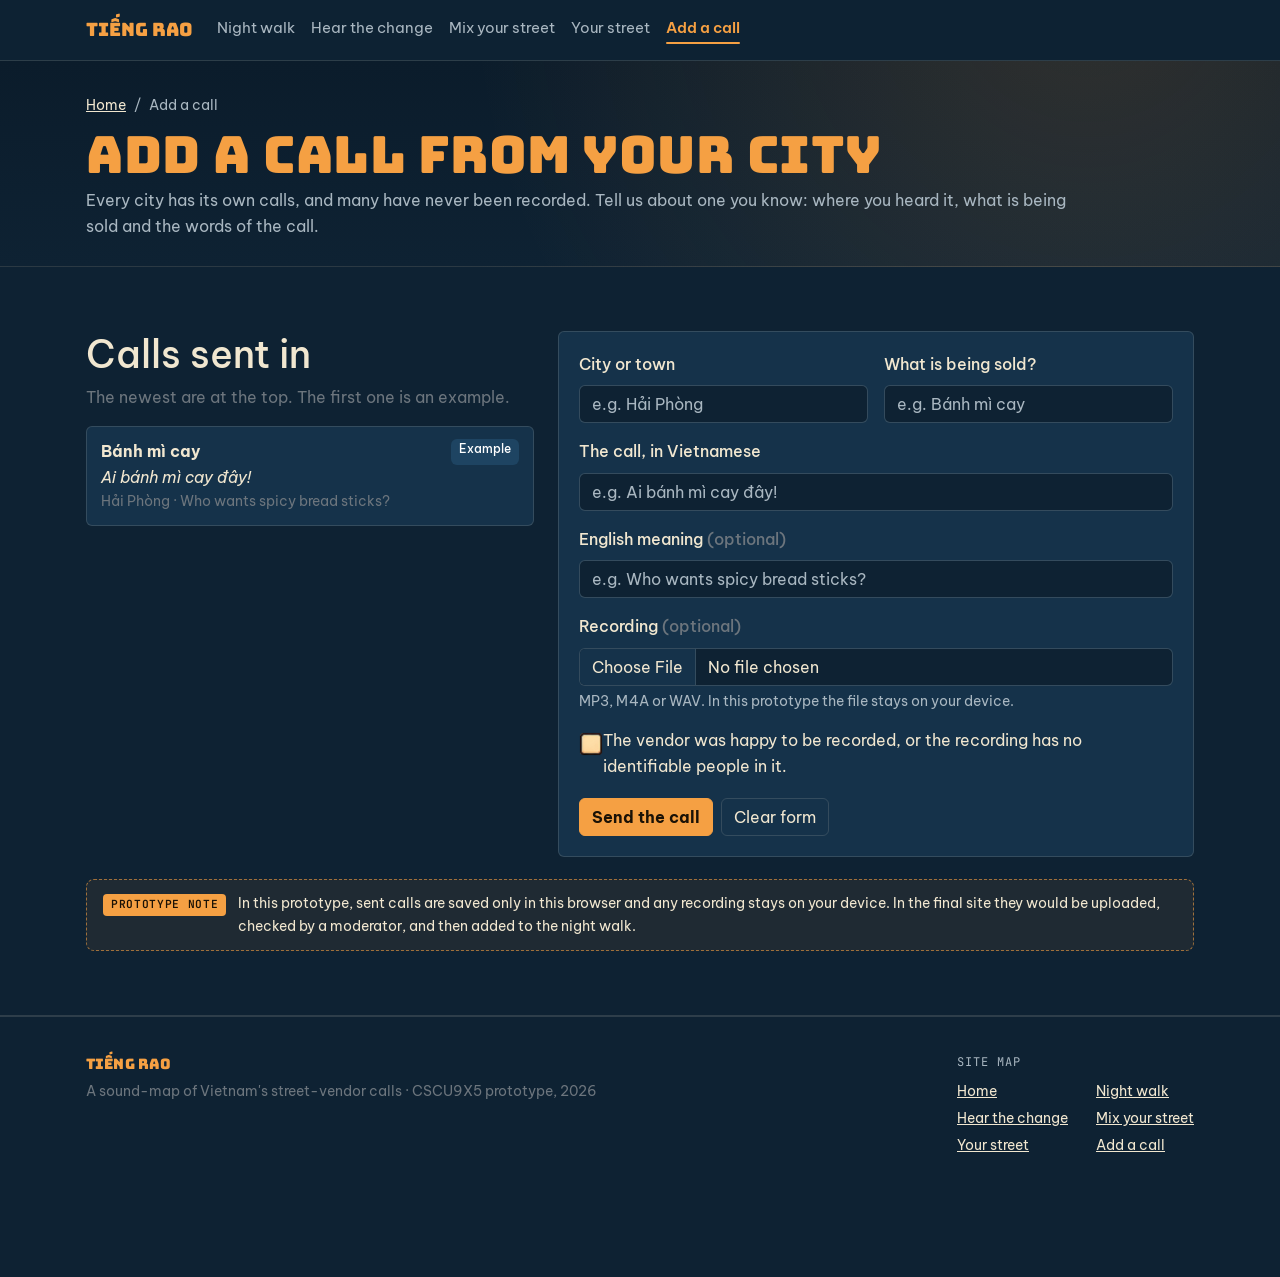
==== AddACall.html @ f96dddaf "modify pages" ====
<!DOCTYPE html>
<html lang="en">
<head>
<meta charset="utf-8">
<meta name="viewport" content="width=device-width, initial-scale=1, viewport-fit=cover">
<title>Add a Call · Tiếng Rao</title>
<meta name="description" content="Send in a street-vendor call from your own city.">
<link rel="icon" type="image/png" sizes="32x32" href="images/brand/favicon-32.png">
<link rel="apple-touch-icon" href="images/brand/favicon-180.png">
<meta property="og:image" content="images/home/og-image.png">
<link rel="preconnect" href="https://fonts.googleapis.com">
<link rel="preconnect" href="https://fonts.gstatic.com" crossorigin>
<link rel="stylesheet" href="https://fonts.googleapis.com/css2?family=Bungee&family=Be+Vietnam+Pro:ital,wght@0,400;0,500;0,700;1,400&family=JetBrains+Mono:wght@400;600&display=swap">
<link rel="stylesheet" href="lib/bootstrap/bootstrap.min.css">
<link rel="stylesheet" href="css/style.css?v=31">
</head>
<body>
<a class="skip-link" href="#content">Skip to the content</a>

<div class="tr-app" data-bs-theme="dark">

<nav class="navbar navbar-expand-lg tr-nav" aria-label="Main">
  <div class="container">
    <a class="navbar-brand" href="HomePage.html">Tiếng Rao</a>
    <button class="navbar-toggler" type="button" data-bs-toggle="collapse" data-bs-target="#navLinks" aria-controls="navLinks" aria-expanded="false" aria-label="Toggle navigation">
      <span class="navbar-toggler-icon"></span>
    </button>
    <div class="collapse navbar-collapse" id="navLinks">
      <ul class="navbar-nav me-auto">
        <li class="nav-item"><a class="nav-link" href="NightWalk.html">Night walk</a></li>
        <li class="nav-item"><a class="nav-link" href="HearTheChange.html">Hear the change</a></li>
        <li class="nav-item"><a class="nav-link" href="MixYourStreet.html">Mix your street</a></li>
        <li class="nav-item"><a class="nav-link" href="YourStreet.html">Your street</a></li>
        <li class="nav-item"><a class="nav-link active" href="AddACall.html" aria-current="page">Add a call</a></li>
      </ul>
    </div>
  </div>
</nav>

<header class="page-head">
  <div class="container">
    <nav aria-label="Breadcrumb">
      <ol class="breadcrumb">
        <li class="breadcrumb-item"><a href="HomePage.html">Home</a></li>
        <li class="breadcrumb-item active" aria-current="page">Add a call</li>
      </ol>
    </nav>
    <div class="section-head mb-0">
      <div>
        <h1 class="display">Add a call from your city</h1>
        <p class="lede mb-0">Every city has its own calls, and many have never been recorded. Tell us about one you know: where you heard it, what is being sold and the words of the call.</p>
      </div>
    </div>
  </div>
</header>

<main id="content">
<section class="band" aria-label="Send a call">
  <div class="container">
    <div class="row g-4">
      <div class="col-lg-7 order-lg-2">
        <form class="panel needs-validation" id="contribForm" novalidate>
          <div class="row g-3">
            <div class="col-sm-6">
              <label class="form-label" for="cityInput">City or town</label>
              <input class="form-control" id="cityInput" type="text" required placeholder="e.g. Hải Phòng">
              <div class="invalid-feedback">Tell us where you heard it.</div>
            </div>
            <div class="col-sm-6">
              <label class="form-label" for="dishInput">What is being sold?</label>
              <input class="form-control" id="dishInput" type="text" required placeholder="e.g. Bánh mì cay">
              <div class="invalid-feedback">Name the food or service.</div>
            </div>
            <div class="col-12">
              <label class="form-label" for="callInput">The call, in Vietnamese</label>
              <input class="form-control" id="callInput" type="text" required placeholder="e.g. Ai bánh mì cay đây!">
              <div class="invalid-feedback">Write the words of the call.</div>
            </div>
            <div class="col-12">
              <label class="form-label" for="translationInput">English meaning <span class="text-secondary">(optional)</span></label>
              <input class="form-control" id="translationInput" type="text" placeholder="e.g. Who wants spicy bread sticks?">
            </div>
            <div class="col-12">
              <label class="form-label" for="audioInput">Recording <span class="text-secondary">(optional)</span></label>
              <input class="form-control" id="audioInput" type="file" accept="audio/*">
              <div class="form-text">MP3, M4A or WAV. In this prototype the file stays on your device.</div>
            </div>
            <div class="col-12">
              <div class="form-check">
                <input class="form-check-input" id="consentCheck" type="checkbox" required>
                <label class="form-check-label" for="consentCheck">The vendor was happy to be recorded, or the recording has no identifiable people in it.</label>
                <div class="invalid-feedback">Please confirm before sending.</div>
              </div>
            </div>
            <div class="col-12 d-flex gap-2">
              <button class="btn btn-lamp" type="submit">Send the call</button>
              <button class="btn btn-ghost" type="reset">Clear form</button>
            </div>
          </div>
        </form>
      </div>
      <div class="col-lg-5 order-lg-1">
        <h2 class="h4">Calls sent in</h2>
        <p class="text-secondary">The newest are at the top. The first one is an example.</p>
        <ul class="sub-list mt-3" id="subList" aria-live="polite"></ul>
      </div>
    </div>
    <aside class="proto-note" role="note"><span class="proto-tag">Prototype note</span><p class="mb-0">In this prototype, sent calls are saved only in this browser and any recording stays on your device. In the final site they would be uploaded, checked by a moderator, and then added to the night walk.</p></aside>
  </div>
</section>
</main>

<footer>
  <div class="container">
    <div class="footer-grid">
      <div>
        <p class="mb-1"><span class="display" style="color:var(--sodium)">Tiếng Rao</span></p>
        <p class="mb-0 text-secondary">A sound-map of Vietnam's street-vendor calls · CSCU9X5 prototype, 2026</p>
      </div>
      <nav aria-label="Site map">
        <p class="label mb-2">Site map</p>
        <ul class="sitemap">
          <li><a href="HomePage.html">Home</a></li>
          <li><a href="NightWalk.html">Night walk</a></li>
          <li><a href="HearTheChange.html">Hear the change</a></li>
          <li><a href="MixYourStreet.html">Mix your street</a></li>
          <li><a href="YourStreet.html">Your street</a></li>
          <li><a href="AddACall.html">Add a call</a></li>
        </ul>
      </nav>
    </div>
  </div>
</footer>

<div class="toast-container position-fixed top-0 end-0 p-3" style="margin-top:calc(64px + env(safe-area-inset-top,0px));margin-right:env(safe-area-inset-right,0px)">
  <div class="toast" id="toast" role="status" aria-live="polite" aria-atomic="true">
    <div class="toast-body" id="toastBody"></div>
  </div>
</div>

</div>

<script src="lib/bootstrap/bootstrap.bundle.min.js"></script>
<script src="js/core.js?v=31"></script>
<script src="js/contribute.js?v=31"></script>

</body>
</html>
---- css/style.css ----
/* Layout: one long night street. Skyline hero, a sideways walk past the stalls, then the tools stacked down the pavement. */
:root{
  --night:#0e2233;
  --night-2:#15324a;
  --night-3:#1e4462;
  --paper:#f1e7d0;
  --muted:#a9b7c1;
  --sodium:#f5a043;
  --tile:#55b3a3;
  --stool:#e2553f;
  --line:rgba(241,231,208,.14);
  --f-display:"Bungee","Arial Black",Impact,sans-serif;
  --f-body:"Be Vietnam Pro","Segoe UI",Roboto,Helvetica,Arial,sans-serif;
  --f-mono:"JetBrains Mono",ui-monospace,Menlo,Consolas,monospace;
  color-scheme:dark;
}
body{background:var(--night);color:var(--paper);font-family:var(--f-body);font-size:16px;line-height:1.6}
body::before{content:"";position:fixed;inset:0 0 auto;height:env(safe-area-inset-top,0px);z-index:1031;background:var(--night)}
.tr-app[data-bs-theme=dark]{
  --bs-body-bg:var(--night);--bs-body-color:var(--paper);--bs-emphasis-color:var(--paper);
  --bs-secondary-color:var(--muted);--bs-border-color:var(--line);--bs-tertiary-bg:var(--night-2);
  --bs-body-font-family:var(--f-body);--bs-link-color:var(--sodium);--bs-link-hover-color:#ffc27e;
  --bs-link-color-rgb:245,160,67;--bs-link-hover-color-rgb:255,194,126;
  --bs-focus-ring-color:rgba(245,160,67,.45);
}
.tr-app .container{padding-left:max(16px,env(safe-area-inset-left,0px));padding-right:max(16px,env(safe-area-inset-right,0px))}
h1,h2,h3{text-wrap:balance}
.display{font-family:var(--f-display);font-weight:400;letter-spacing:.01em;line-height:1.05}
.label{font-family:var(--f-mono);font-size:.75rem;letter-spacing:.08em;text-transform:uppercase;color:var(--muted)}
.lede{max-width:none;color:var(--muted);font-size:1rem}   /* one size for every section and page introduction */
.page-head .lede{max-width:90ch}
:focus-visible{outline:2px solid var(--sodium)!important;outline-offset:2px}

/* buttons */
.btn-lamp{--bs-btn-bg:var(--sodium);--bs-btn-color:#1b1206;--bs-btn-border-color:var(--sodium);
  --bs-btn-hover-bg:#ffb562;--bs-btn-hover-border-color:#ffb562;--bs-btn-hover-color:#1b1206;
  --bs-btn-active-bg:#e48c2c;--bs-btn-active-border-color:#e48c2c;--bs-btn-active-color:#1b1206;font-weight:700}
.btn-ghost{--bs-btn-color:var(--paper);--bs-btn-border-color:var(--line);--bs-btn-hover-bg:var(--night-3);
  --bs-btn-hover-color:var(--paper);--bs-btn-hover-border-color:var(--muted);--bs-btn-active-bg:var(--night-3);
  --bs-btn-active-color:var(--paper);--bs-btn-active-border-color:var(--sodium)}
.btn-ghost[aria-pressed=true]{border-color:var(--sodium);color:var(--sodium)}

/* nav */
.tr-nav{position:sticky;top:env(safe-area-inset-top,0px);z-index:1030;background:rgba(14,34,51,.94);backdrop-filter:blur(8px);border-bottom:1px solid var(--line)}
.tr-nav .navbar-brand{font-family:var(--f-display);color:var(--sodium);font-size:1.15rem}
.tr-nav .nav-link{color:var(--muted);font-size:.92rem}
.tr-nav .nav-link:hover,.tr-nav .nav-link:focus{color:var(--paper)}
.tr-nav .navbar-toggler{border-color:var(--line)}
.tr-nav .navbar-toggler-icon{filter:invert(1)}

/* hero */
.hero{position:relative;overflow:hidden;border-bottom:1px solid var(--line)}
.hero canvas{position:absolute;inset:0;width:100%;height:100%;display:block}
.hero .container{position:relative;padding-block:88px 40px}
.hero h1{font-size:clamp(3rem,9vw,6.5rem);color:var(--sodium);margin:0;text-shadow:0 0 28px rgba(245,160,67,.35)}
.hero .sub{font-size:clamp(1rem,1.6vw,1.2rem);max-width:50ch;margin:.5rem 0 1.25rem}   /* two lines on desktop */
.hero .meta{display:flex;flex-wrap:wrap;gap:8px 20px}

/* sections */
section.band{padding-block:64px;border-bottom:1px solid var(--line)}
section.band h2{font-size:clamp(1.6rem,3.6vw,2.4rem);margin-bottom:.5rem}
.section-head{display:flex;flex-wrap:wrap;align-items:end;justify-content:space-between;gap:16px;margin-bottom:24px}
.section-head>div{min-width:0}

/* walk */
.walk-controls{display:flex;flex-wrap:wrap;gap:8px;align-items:center}
.region-pills .nav-link{color:var(--muted);border:1px solid var(--line);border-radius:999px;padding:.25rem .8rem;font-size:.85rem}
.region-pills .nav-link.active{background:var(--paper);color:var(--night);border-color:var(--paper)}
.street-wrap{position:relative;border-radius:6px;background:
  linear-gradient(to bottom,transparent 0 94%,#0a1926 94% 100%),
  repeating-linear-gradient(90deg,rgba(241,231,208,.035) 0 2px,transparent 2px 90px),
  var(--night-2);border:1px solid var(--line)}
.street{display:flex;gap:18px;overflow-x:auto;padding:28px 20px 22px;scroll-behavior:smooth;scrollbar-color:var(--night-3) transparent}
.stall{flex:0 0 250px;display:flex;flex-direction:column;gap:10px;padding:14px;border-radius:6px;background:rgba(14,34,51,.55);border:1px solid transparent;transition:border-color .3s,box-shadow .3s,transform .3s}
.stall.is-near{border-color:rgba(245,160,67,.65);box-shadow:0 0 36px rgba(245,160,67,.18);transform:translateY(-4px)}
.stall svg{width:100%;height:auto;display:block}
.vendor-img{display:block;width:100%;aspect-ratio:4/3;object-fit:contain}
#storyArt .vendor-img{aspect-ratio:auto;max-height:260px}
.stall .dish{font-weight:700;font-size:1.1rem;margin:0}
.stall .call{font-style:italic;color:var(--paper);margin:0;min-height:3.2em}
.stall .en{color:var(--muted);font-size:.88rem;margin:0}
.stall .row-btns{display:flex;gap:8px;margin-top:auto}
.stall .row-btns .btn{flex:1}
.walk-status{font-family:var(--f-mono);font-size:.8rem;color:var(--muted);min-height:1.4em}
.walk-status b{color:var(--sodium);font-weight:600}
.ink{stroke:var(--paper);fill:none;stroke-width:3;stroke-linecap:round;stroke-linejoin:round}
.ink-thin{stroke:var(--paper);fill:none;stroke-width:1.6;stroke-linecap:round;opacity:.7}

/* change */
.panel{background:var(--night-2);border:1px solid var(--line);border-radius:6px;padding:20px}
.compare{display:grid;grid-template-columns:1fr 1fr;gap:12px}
.compare .btn{display:flex;flex-direction:column;align-items:flex-start;text-align:left;gap:2px;padding:14px}
.compare .btn small{color:var(--muted);font-weight:400}
.compare .btn.btn-lamp small{color:#3a2508}
#scope{width:100%;height:110px;display:block;background:#0a1926;border-radius:4px}
.tr-app .form-select,.tr-app .form-control{background-color:var(--night);border-color:var(--line);color:var(--paper)}
.tr-app .form-select:focus,.tr-app .form-control:focus{border-color:var(--sodium);box-shadow:0 0 0 .2rem rgba(245,160,67,.25)}
.tr-app .form-label{font-weight:500}
.tr-app .form-text{color:var(--muted)}
.tr-app .form-check-input:checked{background-color:var(--sodium);border-color:var(--sodium)}

/* mix */
.mix-grid{display:grid;grid-template-columns:minmax(0,1fr) 300px;gap:20px}
.board{position:relative;aspect-ratio:16/10;max-width:100%;border-radius:6px;overflow:hidden;border:1px solid var(--line);touch-action:none;
  background:
   radial-gradient(circle at 50% 90%,rgba(245,160,67,.10) 0 12%,transparent 12.3% 26%,rgba(245,160,67,.06) 26.3% 26.6%,transparent 26.9% 44%,rgba(245,160,67,.05) 44.3% 44.6%,transparent 44.9%),
   linear-gradient(to bottom,#0b1b29 0 22%,#16384f 22% 24%,#22272b 24% 66%,#16384f 66% 68%,#11283a 68% 100%)}
.board::after{content:"";position:absolute;left:0;right:0;top:45%;height:2px;background:repeating-linear-gradient(90deg,rgba(241,231,208,.45) 0 26px,transparent 26px 52px)}
.board .zone{position:absolute;font-family:var(--f-mono);font-size:.68rem;letter-spacing:.08em;text-transform:uppercase;color:rgba(241,231,208,.4);left:12px}
.listener{position:absolute;left:50%;top:90%;transform:translate(-50%,-50%);display:flex;flex-direction:column;align-items:center;gap:2px;pointer-events:none;z-index:1}
.listener i{width:18px;height:18px;border-radius:50%;background:var(--paper);box-shadow:0 0 0 6px rgba(241,231,208,.15)}
.listener span{font-family:var(--f-mono);font-size:.68rem;color:var(--paper)}
.token{position:absolute;transform:translate(-50%,-50%);display:flex;align-items:center;gap:6px;padding:3px 6px 3px 6px;border-radius:999px;
  background:var(--night);border:1.5px solid var(--tc,var(--sodium));color:var(--paper);font-size:.82rem;font-weight:500;white-space:nowrap;cursor:grab;user-select:none;z-index:2}
.token:active{cursor:grabbing}
.token .dot{width:30px;height:30px;object-fit:contain;-webkit-user-drag:none;pointer-events:none}
.token.playing .dot{animation:glow 1.2s ease-in-out infinite alternate}
.token .x{border:0;background:transparent;color:var(--muted);width:22px;height:22px;line-height:1;border-radius:50%;padding:0;font-size:1rem}
.token .x:hover{color:var(--paper);background:var(--night-3)}
@keyframes glow{0%{filter:drop-shadow(0 0 0 rgba(245,160,67,0))}100%{filter:drop-shadow(0 0 6px rgba(245,160,67,.8))}}
.palette{display:flex;flex-wrap:wrap;gap:6px}
.palette .btn{font-size:.82rem;padding:.25rem .6rem}
.palette .sw{display:inline-block;width:24px;height:24px;object-fit:contain;margin-right:6px;vertical-align:middle}
.share-code{font-family:var(--f-mono);font-size:.75rem}

/* contribute */
.sub-list{display:grid;gap:10px;margin:0;padding:0;list-style:none}
.sub-list li{border:1px solid var(--line);border-radius:6px;padding:12px 14px;background:var(--night-2)}
.sub-list .badge{background:var(--night-3);font-weight:500}

/* captions */
.caption-bar{position:fixed;left:0;right:0;bottom:0;z-index:1040;padding:12px max(16px,env(safe-area-inset-right,0px)) calc(12px + env(safe-area-inset-bottom,0px)) max(16px,env(safe-area-inset-left,0px));
  background:rgba(8,20,30,.94);border-top:1px solid var(--line);display:flex;justify-content:center;transform:translateY(110%);transition:transform .3s}
.caption-bar.show{transform:none}
.caption-bar .inner{max-width:760px;width:100%;display:flex;gap:14px;align-items:baseline;flex-wrap:wrap}
.caption-bar .vi{font-size:1.15rem;font-weight:700;color:var(--sodium)}
.caption-bar .en{color:var(--muted)}

/* offcanvas */
.tr-app .offcanvas{--bs-offcanvas-bg:var(--night-2);--bs-offcanvas-color:var(--paper);--bs-offcanvas-width:420px;border-left:1px solid var(--line)}
.story-fact{display:grid;grid-template-columns:auto 1fr;gap:4px 16px;margin:0}
.story-fact dt{font-family:var(--f-mono);font-size:.75rem;letter-spacing:.06em;text-transform:uppercase;color:var(--muted);padding-top:3px}
.story-fact dd{margin:0}

.toast{--bs-toast-bg:var(--night-3);--bs-toast-color:var(--paper);--bs-toast-border-color:var(--line)}
.tr-app .accordion{--bs-accordion-bg:var(--night-2);--bs-accordion-color:var(--paper);--bs-accordion-btn-color:var(--paper);--bs-accordion-active-bg:var(--night-3);--bs-accordion-active-color:var(--paper);--bs-accordion-border-color:var(--line)}
footer{padding-block:40px 120px;color:var(--muted);font-size:.9rem}

@media (max-width:991.98px){.mix-grid{grid-template-columns:minmax(0,1fr)}}
@media (max-width:575.98px){
  .board{aspect-ratio:4/5}
  .compare{grid-template-columns:1fr}
  .stall{flex-basis:220px}
  section.band{padding-block:48px}
}
@media (prefers-reduced-motion:reduce){
  *{transition:none!important;animation:none!important;scroll-behavior:auto!important}
}

/* preview tag on the home page mix */
.preview-tag{display:inline-block;border:1px solid var(--sodium);color:var(--sodium);border-radius:999px;padding:1px 10px}

/* ---------------- Your street (YourStreet.html) ---------------- */
.street-page{overflow:hidden;height:100dvh}
.street-page .tr-app{height:100dvh;display:flex;flex-direction:column}
.street-bar{gap:12px;flex-wrap:nowrap;padding-left:max(16px,env(safe-area-inset-left,0px));padding-right:max(16px,env(safe-area-inset-right,0px))}
.street-title{font-weight:700;white-space:nowrap;overflow:hidden;text-overflow:ellipsis}
.viewport{position:relative;flex:1;overflow:hidden;background:#0a1926;touch-action:none;user-select:none}
.world{position:absolute;left:0;top:0;width:2400px;height:1500px;transform-origin:0 0}
.ground{position:absolute;inset:0;width:100%;height:100%;image-rendering:pixelated}

.sprite{position:absolute;transform:translate(-50%,-100%);border:0;background:none;padding:0;color:var(--paper);cursor:grab;touch-action:none;
  display:flex;flex-direction:column;align-items:center}
/* Default sprite heights; vendors and the motorbike are tuned per sprite further down */
.sprite img{display:block;height:170px;width:auto;pointer-events:none;filter:drop-shadow(0 6px 0 rgba(0,0,0,.35));transition:filter .3s}
.sprite.is-ambient img{height:113px}
.sprite.dragging{cursor:grabbing;z-index:5000!important}
.sprite.dragging img{filter:drop-shadow(0 16px 8px rgba(0,0,0,.5))}
.sprite.near img,.sprite:focus-visible img{filter:drop-shadow(0 0 10px rgba(245,160,67,.75)) drop-shadow(0 6px 0 rgba(0,0,0,.35))}
.sprite:focus-visible{outline:none!important}
.sprite .tag{margin-top:4px;font-size:.85rem;font-weight:700;background:rgba(14,34,51,.85);border:1px solid var(--line);border-radius:999px;padding:1px 10px;white-space:nowrap}
.sprite.near .tag,.sprite:focus-visible .tag,.sprite.talking .tag{border-color:var(--sodium);color:var(--sodium)}
.sprite.talking img{filter:drop-shadow(0 0 12px rgba(245,160,67,.8)) drop-shadow(0 6px 0 rgba(0,0,0,.35))}
.sprite .meet{position:absolute;top:38%;left:calc(100% + 6px);display:flex;align-items:center;gap:6px;white-space:nowrap;pointer-events:none;
  background:rgba(14,34,51,.95);border:2px solid var(--sodium);border-radius:999px;padding:6px 14px;font-weight:700;font-size:1.05rem;box-shadow:0 6px 16px rgba(0,0,0,.4);
  opacity:0;transform:translateX(-6px);transition:opacity .2s,transform .2s}
.sprite.meet-left .meet{left:auto;right:calc(100% + 6px);transform:translateX(6px)}
.sprite.near .meet{opacity:1;transform:none;animation:nudge 1s ease-in-out infinite alternate}
@keyframes nudge{to{translate:0 -4px}}
.sprite.audible img{animation:sway 1.6s ease-in-out infinite alternate}
@keyframes sway{to{transform:translateY(-3px)}}
.sprite .bubble{position:absolute;bottom:calc(100% + 6px);left:50%;transform:translate(-50%,6px);opacity:0;pointer-events:none;
  background:var(--paper);color:#1b1206;font-weight:700;font-style:italic;font-size:1rem;white-space:nowrap;border-radius:10px;padding:4px 12px;transition:opacity .25s,transform .25s}
.sprite .bubble::after{content:"";position:absolute;left:50%;top:100%;margin-left:-6px;border:6px solid transparent;border-top-color:var(--paper)}
.sprite.calling.audible .bubble{opacity:calc(.35 + var(--lv,0) * .65);transform:translate(-50%,0)}
.sprite .range{position:absolute;left:50%;bottom:22px;transform:translate(-50%,50%);border-radius:50%;pointer-events:none;
  border:2px dashed rgba(245,160,67,.35);background:radial-gradient(circle,rgba(245,160,67,.08),transparent 70%);opacity:0;transition:opacity .3s}
.building .sprite:is(.near,:hover,.dragging,:focus-visible) .range{opacity:1}

.player{position:absolute;width:84px;transform:translate(-50%,-100%);pointer-events:none}
.player svg{display:block;width:84px;height:114px;filter:drop-shadow(0 6px 0 rgba(0,0,0,.35))}
.player.left svg{transform:scaleX(-1)}
.player.walking svg{animation:step .32s steps(2) infinite}
@keyframes step{50%{translate:0 -5px}}
.player .you{position:absolute;left:50%;top:-26px;transform:translateX(-50%);font-family:var(--f-mono);font-size:.8rem;font-weight:600;color:#0e2233;background:var(--tile);border-radius:4px;padding:0 6px}

.hud{position:absolute;left:12px;top:12px;width:230px;z-index:20;background:rgba(14,34,51,.86);border:1px solid var(--line);border-radius:6px;padding:10px 12px;pointer-events:none}
.hear-list{list-style:none;margin:0;padding:0;display:grid;gap:6px}
.hear-list li{display:grid;grid-template-columns:24px 1fr;grid-template-rows:auto 4px;column-gap:8px;align-items:center;font-size:.85rem}
.hear-list li img{grid-row:span 2;width:24px;height:24px;object-fit:contain}
.hear-list li i{display:block;height:4px;border-radius:2px;background:linear-gradient(90deg,var(--sodium) var(--w),rgba(241,231,208,.12) var(--w))}
.hear-list .quiet{display:block;color:var(--muted)}
kbd{background:var(--paper);color:#1b1206;font-family:var(--f-mono);font-weight:600;border-radius:4px;padding:1px 7px;box-shadow:0 2px 0 rgba(0,0,0,.4)}

.pop{position:absolute;z-index:30;width:280px;background:var(--night-2);border:1px solid var(--sodium);border-radius:8px;padding:16px;box-shadow:0 18px 40px rgba(0,0,0,.5)}
.pop-img{display:block;height:90px;width:auto;max-width:100%;margin:0 auto 8px;object-fit:contain}
.pop-call{font-style:italic;font-size:1.05rem}
.pop-remove{display:block;margin:10px auto 0;color:var(--muted);font-size:.8rem}
.pop-remove:hover{color:var(--stool)}

.intro{position:absolute;inset:0;z-index:40;display:grid;place-items:center;padding:16px;background:rgba(10,25,38,.72);backdrop-filter:blur(3px)}
.intro[hidden]{display:none}
.intro-card{max-width:420px}
.keys{list-style:none;padding:0;margin:0 0 16px;display:grid;gap:8px;color:var(--muted)}
.keys kbd{margin-right:3px}

.build{position:fixed;right:12px;top:68px;bottom:12px;width:320px;z-index:1035;overflow:auto;background:var(--night-2);border:1px solid var(--line);border-radius:8px;padding:16px;box-shadow:0 18px 40px rgba(0,0,0,.45)}
/* conversation box: paper text panel and a wooden portrait frame */
.talk{--wood:#5b3520;--wood-2:#8a5532;--wood-3:#2f1a0e;--paper-2:#f4e4c1;--ink:#3a2313;
  position:absolute;left:50%;bottom:16px;transform:translateX(-50%);z-index:35;width:min(900px,calc(100% - 24px));
  display:grid;grid-template-columns:minmax(0,1fr) 200px;gap:10px;align-items:stretch}
.talk[hidden]{display:none}
.talk-box,.talk-side{position:relative;border:4px solid var(--wood-3);border-radius:8px;
  box-shadow:inset 0 0 0 4px var(--wood-2),inset 0 0 0 8px var(--wood),0 16px 34px rgba(0,0,0,.5)}
.talk-box{background:var(--paper-2);color:var(--ink);padding:22px 26px 62px;min-height:170px}
.talk-text{margin:0;font-size:1.2rem;line-height:1.55;font-weight:500;min-height:3.1em}
.talk-actions{position:absolute;left:18px;right:18px;bottom:14px;display:flex;justify-content:space-between;align-items:center;gap:8px}
.talk-actions button{border-radius:6px;font-weight:700;padding:5px 14px;border:2px solid var(--wood-3)}
.talk-next{background:var(--sodium);color:#1b1206;margin-left:auto;animation:nudge .8s ease-in-out infinite alternate}
.talk-next:hover{background:#ffb562}
.talk-bye{background:transparent;color:var(--wood);border-color:rgba(91,53,32,.45)!important}
.talk-bye:hover{background:rgba(91,53,32,.12)}
.talk-side{background:var(--wood);padding:14px;display:flex;flex-direction:column;align-items:center;gap:8px}
.talk-portrait{position:relative;width:100%;aspect-ratio:1;border:4px solid var(--wood-3);border-radius:4px;background:#d9c39a;overflow:hidden;
  box-shadow:inset 0 0 0 3px var(--wood-2)}
.talk-portrait img{width:100%;height:100%;object-fit:cover;image-rendering:pixelated}
.talk-portrait .ph{display:none}
.talk-portrait.missing img{display:none}
.talk-portrait.missing .ph{display:grid;place-items:center;position:absolute;inset:8px;border:2px dashed rgba(58,35,19,.5);border-radius:4px;
  padding:6px;text-align:center;font-family:var(--f-mono);font-size:.72rem;color:var(--ink);word-break:break-all}
.talk-portrait.missing[data-mood=happy]{background:#e7d38f}
.talk-portrait.missing[data-mood=sad]{background:#a9b7c1}
.talk-plate{width:100%;background:var(--paper-2);color:var(--ink);border:3px solid var(--wood-3);border-radius:4px;text-align:center;padding:4px 6px}
.talk-name{margin:0;font-family:var(--f-display);font-size:1.05rem}
.talk-role{margin:0;font-size:.75rem;color:#6b4a30}
.talk-story{background:none;border:0;color:#f4e4c1;font-size:.8rem;text-decoration:underline;padding:0}
.talk-choices{position:absolute;right:0;bottom:calc(100% + 12px);width:min(420px,100%);display:grid;gap:6px}
.talk-choices[hidden]{display:none}
.talk-choice{display:flex;align-items:center;gap:12px;width:100%;text-align:left;color:var(--paper);background:rgba(10,25,38,.9);
  border:1px solid var(--line);border-left:3px solid transparent;border-radius:6px;padding:8px 12px 8px 8px;font-weight:500;transition:background .15s,border-color .15s}
.talk-choice:hover,.talk-choice:focus-visible{background:rgba(30,68,98,.95);border-left-color:var(--sodium);outline:none!important}
.talk-choice.done{color:var(--muted)}
.talk-choice .ico{flex:none;width:34px;height:34px;border-radius:50%;background:var(--paper);display:grid;place-items:center}
.talk-choice .ico svg{width:20px;height:20px;fill:none;stroke:#1b1206;stroke-width:2;stroke-linecap:round;stroke-linejoin:round}
.talk-choice .txt{flex:1;display:flex;flex-direction:column;line-height:1.3}
.talk-choice small{color:var(--muted);font-weight:400}
.talk-choice kbd{font-size:.7rem;opacity:.7}

/* shop pop-up: item cards, then a buy panel to pick an amount */
.shop{position:absolute;inset:0;z-index:45;display:grid;place-items:center;padding:16px;background:rgba(6,16,26,.62);backdrop-filter:blur(4px)}
.shop[hidden]{display:none}
.shop-panel{position:relative;width:min(760px,100%);max-height:100%;overflow:auto;background:linear-gradient(160deg,var(--night-2),#0c1d2c 70%);
  border:1px solid var(--line);border-top:3px solid var(--vc,var(--sodium));border-radius:10px;padding:18px 22px 16px;box-shadow:0 24px 60px rgba(0,0,0,.55)}
.shop-head{display:flex;align-items:center;gap:12px;margin-bottom:16px}
.shop-bag{flex:none;width:44px;height:44px;border-radius:50%;display:grid;place-items:center;background:var(--paper)}
.shop-bag svg{width:24px;height:24px;fill:none;stroke:#1b1206;stroke-width:2;stroke-linecap:round;stroke-linejoin:round}
.wallet{display:flex;align-items:baseline;gap:8px;background:rgba(0,0,0,.3);border:1px solid var(--line);border-radius:999px;padding:5px 14px;white-space:nowrap}
.wallet span{font-family:var(--f-mono);font-size:.7rem;letter-spacing:.08em;text-transform:uppercase;color:var(--muted)}
.wallet b{font-family:var(--f-mono);color:var(--sodium)}
.shop-x{flex:none;width:38px;height:38px;border-radius:50%;border:1px solid var(--line);background:transparent;color:var(--paper);font-size:1.5rem;line-height:1}
.shop-x:hover{background:var(--night-3)}
.shop-grid{display:grid;grid-template-columns:repeat(auto-fill,minmax(190px,1fr));gap:14px}
.ware{position:relative;display:flex;flex-direction:column;align-items:center;text-align:center;padding:0;overflow:hidden;color:var(--paper);
  border:1px solid var(--line);border-radius:10px;background:radial-gradient(circle at 50% 38%,color-mix(in srgb,var(--vc) 38%,transparent),transparent 62%),var(--night-3);
  transition:transform .15s,border-color .15s,box-shadow .15s}
.ware:hover,.ware:focus-visible{transform:translateY(-3px);border-color:var(--sodium);box-shadow:0 10px 24px rgba(0,0,0,.35);outline:none!important}
.ware-stock{align-self:flex-start;margin:10px 0 0 10px;background:var(--sodium);color:#1b1206;font-family:var(--f-mono);font-size:.72rem;font-weight:600;border-radius:4px;padding:1px 8px}
.ware .item-img{width:118px;height:118px;margin:6px 0 4px}
.ware-name{font-weight:700;font-size:1.02rem;padding:0 10px;line-height:1.25}
.ware-sub{font-size:.8rem;color:var(--muted);padding:2px 10px 10px;line-height:1.3;min-height:2.6em}
.ware-price{align-self:stretch;margin-top:auto;background:var(--paper);color:#1b1206;font-family:var(--f-mono);font-weight:600;font-size:1.05rem;padding:7px}
.ware.sold-out{opacity:.5;cursor:not-allowed}
.ware.sold-out::after{content:"Sold out";position:absolute;top:44%;left:50%;transform:translate(-50%,-50%) rotate(-8deg);background:var(--stool);color:#fff;font-weight:700;padding:3px 14px;border-radius:4px}
.shop-foot{margin:14px 0 0;font-size:.82rem;color:var(--muted);text-align:center}
.item-img{position:relative;display:block;flex:none;border-radius:8px;overflow:hidden}
.item-img img{width:100%;height:100%;object-fit:contain}
.item-img .ph{display:none}
.item-img.missing img{display:none}
.item-img.missing .ph{position:absolute;inset:0;display:grid;place-items:center;padding:8px;border:2px dashed rgba(241,231,208,.35);border-radius:8px;
  font-family:var(--f-mono);font-size:.68rem;color:var(--muted);word-break:break-all;text-align:center}

.buy{position:absolute;inset:0;z-index:2;display:flex;flex-direction:column;justify-content:center;padding:18px;background:rgba(6,16,26,.78);backdrop-filter:blur(3px)}
.buy[hidden]{display:none}
.buy-card{display:grid;grid-template-columns:190px minmax(0,1fr);gap:22px;background:var(--paper);color:#1b1206;border-radius:10px 10px 0 0;padding:20px 22px}
.buy-left{display:flex;flex-direction:column;align-items:center;gap:10px}
.buy-left #buyArt{width:170px;height:170px;border-radius:50%;display:grid;place-items:center;
  background:radial-gradient(circle,color-mix(in srgb,var(--vc) 55%,#fff) 0 58%,color-mix(in srgb,var(--vc) 30%,#fff) 59%);box-shadow:0 0 0 6px rgba(27,18,6,.06)}
.item-img.big{width:130px;height:130px}
.item-img.big.missing .ph{color:#3a2313;border-color:rgba(58,35,19,.4)}
.stock-pill{background:#1b1206;color:var(--paper);font-family:var(--f-mono);font-size:.78rem;border-radius:999px;padding:3px 12px}
.buy-top{display:flex;justify-content:space-between;align-items:baseline;gap:10px;border-bottom:1px solid rgba(27,18,6,.15);padding-bottom:8px;margin-bottom:10px}
.restock{font-family:var(--f-mono);font-size:.75rem;color:#6b4a30;white-space:nowrap}
.buy-desc{margin-bottom:6px;font-weight:500}
.buy-note{color:#6b5a48;font-style:italic;font-size:.92rem}
.amount{margin-top:8px}
.amount-row{display:flex;align-items:center;gap:8px}
.amount .mono,.buy-total b{font-family:var(--f-mono)}
.step{flex:none;min-width:38px;height:32px;border-radius:999px;border:1px solid rgba(27,18,6,.25);background:#fff;color:#1b1206;font-weight:700;padding:0 10px}
.step:disabled{opacity:.4}
.qty-range{flex:1;min-width:60px;accent-color:var(--sodium)}
.buy-total{text-align:center;margin-top:6px}
.buy-total b{font-size:1.1rem}
.buy-warn{text-align:center;color:#b23a26;font-size:.85rem;min-height:1.3em}
.buy-actions{display:flex;justify-content:center;gap:14px;background:#0a1926;border-radius:0 0 10px 10px;padding:14px}
.buy-actions .btn{min-width:150px}

/* player artwork and riding */
/* Each picture frames its person differently (Tâm stands beside a tall cart, Auntie Thu sits on a low stool),
   so heights are set per sprite to make every face the same size as yours. Measured from the face in each picture. */
.sprite[data-type=banhmi] img{height:190px}
.sprite[data-type=hotvitlon] img{height:170px}
.sprite[data-type=che] img{height:173px}
.sprite[data-type=hutieugo] img{height:208px}
.sprite[data-type=banhgio] img{height:135px}
.sprite[data-type=banhbao] img{height:180px}
.sprite[data-type=moto] img{height:140px}   /* same bike as the one you ride */
.player{width:auto}
.player .pl-frame{display:block;height:145px;width:auto;filter:drop-shadow(0 6px 0 rgba(0,0,0,.35))}   /* faces match the vendors */
.player.riding .pl-frame{height:165px}   /* bike about the size of the parked one */
.player.left .pl-frame{transform:scaleX(-1)}
.player:not(.no-art) .pl-pixel{display:none}
.player.no-art .pl-frame{display:none}
.skin-btn{display:inline-flex;align-items:center;justify-content:center;gap:8px}
.skin-btn img{height:34px;width:auto}
@keyframes rumble{to{translate:0 -2px}}
.sprite.ridden{visibility:hidden;pointer-events:none}
.sprite.face-left img{scale:-1 1}   /* vendor art faces right; flipped when they walk left */
.sprite .meet-2{flex-direction:column;align-items:flex-start;gap:4px;border-radius:12px;padding:8px 14px}
.ride-hud{position:absolute;left:12px;bottom:84px;z-index:20;width:230px;background:rgba(14,34,51,.92);border:1px solid var(--sodium);border-radius:8px;padding:10px 12px}
.ride-hud[hidden]{display:none}
.speedo{font-size:.9rem;color:var(--muted)}
.speedo b{font-family:var(--f-mono);font-size:2rem;color:var(--sodium);line-height:1}
.speed-row{display:flex;align-items:center;gap:8px;margin-bottom:6px}
.ride-hud .step{background:var(--night-3);color:var(--paper);border-color:var(--line)}
.ride-keys{font-size:.78rem;color:var(--muted)}
.ride-keys kbd{font-size:.7rem}

/* delivery runs: a route-planning game on a neighbourhood map */
.deliver{position:absolute;inset:0;z-index:45;display:grid;place-items:center;padding:16px;background:rgba(6,16,26,.62);backdrop-filter:blur(4px)}
.deliver[hidden]{display:none}
.dv-panel{position:relative;width:min(1120px,100%);max-height:100%;overflow:auto;background:linear-gradient(160deg,var(--night-2),#0c1d2c 70%);
  border:1px solid var(--line);border-top:3px solid var(--sodium);border-radius:10px;padding:18px 22px;box-shadow:0 24px 60px rgba(0,0,0,.55)}
.dv-levels{display:flex;flex-wrap:wrap;gap:8px;margin-bottom:14px}
.dv-levels .btn[aria-pressed=true]{background:var(--sodium);color:#1b1206;border-color:var(--sodium)}
.dv-body{display:grid;grid-template-columns:minmax(0,1fr) 320px;gap:18px;align-items:start}
.dv-map{position:relative;aspect-ratio:8/5;border-radius:8px;overflow:hidden;background:#0a1926;border:1px solid var(--line)}
.dv-bg{position:absolute;inset:0;width:100%;height:100%;object-fit:cover;opacity:.55}
.dv-map svg{position:absolute;inset:0;width:100%;height:100%}
.dv-street{stroke:#2a3036;stroke-width:16;stroke-linecap:round}
.dv-block{opacity:.9}
.dv-mine{fill:none;stroke:var(--sodium);stroke-width:7;stroke-linejoin:round;stroke-linecap:round}
.dv-best{fill:none;stroke:var(--tile);stroke-width:5;stroke-dasharray:4 12;stroke-linecap:round;stroke-linejoin:round}
.dv-legend{display:flex;align-items:center;gap:8px;margin-top:6px;font-size:.82rem;color:var(--muted)}
.dv-legend span{display:inline-block;width:26px;height:0;border-top:4px solid var(--sodium)}
.dv-legend .best{border-top:4px dashed var(--tile);margin-left:10px}
.pin{position:absolute;transform:translate(-50%,-50%);border:0;background:none;padding:0;color:var(--paper);display:flex;flex-direction:column;align-items:center}
.pin-art{position:relative;display:grid;place-items:center;width:46px;height:46px;border-radius:50%;background:var(--night-3);border:2px dashed rgba(241,231,208,.5);overflow:hidden}
.pin-art img{display:none;width:100%;height:100%;object-fit:contain}
.pin-art.has-art{border:0;background:none;border-radius:0}
.pin-art.has-art img{display:block}
.pin-art.has-art .pin-ph{display:none}
.pin-ph{font-weight:700;font-size:1rem}
.pin.depot .pin-art{width:58px;height:58px;border-color:var(--sodium);background:#3a2a14}
.pin.depot .pin-ph{font-size:.8rem;color:var(--sodium)}
.pin-food{position:absolute;right:-10px;top:-8px;width:26px;height:26px;object-fit:contain;background:var(--paper);border-radius:50%;padding:2px}
.pin-tag{margin-top:2px;font-family:var(--f-mono);font-size:.68rem;font-weight:600;background:rgba(10,25,38,.92);border:1px solid var(--line);border-radius:4px;padding:0 5px;white-space:nowrap}
.pin:hover .pin-art,.pin:focus-visible .pin-art{border-color:var(--sodium);border-style:solid;box-shadow:0 0 0 4px rgba(245,160,67,.3)}
.pin:focus-visible{outline:none!important}
.pin.planned .pin-tag{background:var(--sodium);color:#1b1206;border-color:var(--sodium)}
.pin.delivered .pin-art{border-color:var(--tile);border-style:solid}
.pin.delivered .pin-tag{background:var(--tile);color:#0e2233;border-color:var(--tile)}
.dv-scooter{position:absolute;transform:translate(-50%,-70%);z-index:3;pointer-events:none}
.dv-scooter img{width:58px;height:auto;display:block;filter:drop-shadow(0 4px 4px rgba(0,0,0,.5))}
.dv-scooter.left img{transform:scaleX(-1)}
.dv-side{display:grid;gap:10px;align-content:start}
.dv-how{margin:0;font-size:.88rem;color:var(--muted)}
.dv-load b{font-family:var(--f-mono);color:var(--sodium);font-size:1.1rem}
.dv-orders{list-style:none;margin:0;padding:0;display:grid;gap:4px}
.dv-orders li{display:grid;grid-template-columns:26px 1fr auto;gap:8px;align-items:center;background:rgba(0,0,0,.2);border:1px solid var(--line);border-radius:6px;padding:3px 8px}
.dv-orders img{width:26px;height:26px;object-fit:contain}
.dv-orders span{display:flex;flex-direction:column;line-height:1.25;font-size:.88rem}
.dv-orders small{color:var(--muted)}
.dv-orders em{font-style:normal;font-family:var(--f-mono);font-size:.78rem;color:var(--muted)}
.dv-orders li.planned{border-color:rgba(245,160,67,.6)}
.dv-orders li.planned em{color:var(--sodium)}
.dv-orders li.delivered em{color:var(--tile)}
.dv-route{display:flex;flex-wrap:wrap;align-items:center;gap:4px;font-size:.78rem}
.dv-route .chip{background:var(--night-3);border-radius:999px;padding:1px 8px}
.dv-route .chip.depot{background:#3a2a14;color:var(--sodium)}
.dv-route .arrow{color:var(--muted)}
.dv-stats{display:grid;grid-template-columns:1fr auto;gap:2px 12px;margin:0;font-size:.88rem}
.dv-stats dt{font-weight:400;color:var(--muted)}
.dv-stats dd{margin:0;font-family:var(--f-mono);text-align:right}
.dv-stats dd:last-child{color:var(--sodium);font-weight:600}
.dv-msg{font-size:.85rem;min-height:2.6em;color:var(--paper)}
.dv-result{position:absolute;inset:0;z-index:4;display:grid;place-items:center;padding:16px;background:rgba(6,16,26,.75);backdrop-filter:blur(3px)}
.dv-result[hidden]{display:none}
.dv-result-card{width:min(400px,100%);background:var(--paper);color:#1b1206;border-radius:10px;padding:22px;text-align:center}
.dv-result-card .btn-ghost{--bs-btn-color:#1b1206;--bs-btn-border-color:rgba(27,18,6,.3);--bs-btn-hover-bg:rgba(27,18,6,.08);--bs-btn-hover-color:#1b1206}
.dv-result-card .btn-link{color:#6b4a30}
.dv-stars{font-size:2.2rem;letter-spacing:.15em;color:rgba(27,18,6,.18)}
.dv-stars .on{color:var(--sodium);text-shadow:0 2px 0 #b46a1f}
.dv-res{display:grid;grid-template-columns:1fr auto;gap:4px 14px;text-align:left;margin:12px 0 16px}
.dv-res dt{font-weight:400;color:#6b5a48}
.dv-res dd{margin:0;font-family:var(--f-mono);text-align:right}
.dv-res .total{border-top:1px solid rgba(27,18,6,.2);padding-top:6px;font-weight:700;color:#1b1206}

/* money box on the street, and My bag */
.money-box{position:absolute;right:12px;top:12px;z-index:20;display:flex;align-items:baseline;gap:8px;background:rgba(14,34,51,.9);
  border:1px solid var(--sodium);border-radius:999px;padding:6px 16px;pointer-events:none;box-shadow:0 6px 16px rgba(0,0,0,.35)}
.money-box .label{font-size:.68rem}
.money-box b{font-family:var(--f-mono);font-size:1.15rem;color:var(--sodium)}
.money-delta{position:absolute;right:16px;top:100%;margin-top:4px;font-family:var(--f-mono);font-weight:600;font-size:.95rem;white-space:nowrap;opacity:0;transform:translateY(6px);transition:opacity .25s,transform .25s}
.money-delta.show{opacity:1;transform:none;animation:floatUp 1.8s ease-out forwards}
.money-delta.up{color:#7fd7a8}
.money-delta.down{color:#ff9a86}
@keyframes floatUp{0%{transform:translateY(8px)}20%{transform:none}80%{opacity:1}100%{opacity:0;transform:translateY(-6px)}}
.bag-btn{display:inline-flex;align-items:center;gap:6px}
.bag-btn svg{width:16px;height:16px;fill:none;stroke:currentColor;stroke-width:2;stroke-linecap:round;stroke-linejoin:round}
.bag-count{min-width:20px;font-family:var(--f-mono);font-size:.72rem;font-weight:600;background:var(--sodium);color:#1b1206;border-radius:999px;padding:0 6px}
.shop.bag{z-index:47}
.bag-item{cursor:default}
.bag-item:hover{transform:none;border-color:var(--line);box-shadow:none}
.bag-qty{align-self:flex-end;margin:10px 10px 0 0;font-family:var(--f-mono);font-weight:700;font-size:1rem;background:var(--paper);color:#1b1206;border-radius:999px;padding:1px 10px}
.bag-empty{grid-column:1/-1;margin:20px 0;text-align:center;color:var(--muted)}

@media (max-width:640px){
  .street-title{display:none}
  .talk{grid-template-columns:1fr;bottom:8px}
  .talk-side{order:-1;flex-direction:row;padding:8px;gap:10px}
  .talk-portrait{width:64px;flex:none}
  .talk-plate{text-align:left}
  .talk-story{margin-left:auto}
  .talk-box{padding:16px 18px 58px;min-height:140px}
  .talk-text{font-size:1.05rem}
  .talk-choices{right:0;left:0;width:auto}
  .shop-panel{padding:14px}
  .shop-head{flex-wrap:wrap}
  .wallet{order:3;width:100%;justify-content:center}
  .shop-grid{grid-template-columns:repeat(2,minmax(0,1fr));gap:10px}
  .ware .item-img{width:84px;height:84px}
  .buy{padding:8px}
  .buy-card{grid-template-columns:1fr;gap:12px;padding:16px}
  .buy-left #buyArt{width:120px;height:120px}
  .item-img.big{width:92px;height:92px}
  .buy-actions .btn{min-width:0;flex:1}
  .dv-panel{padding:14px}
  .dv-body{grid-template-columns:1fr}
  .pin-art{width:34px;height:34px}
  .pin.depot .pin-art{width:42px;height:42px}
  .pin-tag{display:none}
  .ride-hud{bottom:auto;top:62px;left:auto;right:12px;width:200px}
  .bag-label{display:none}
  .money-box{padding:4px 12px}
  .money-box b{font-size:1rem}
  .street-bar{gap:6px}
  .street-bar .navbar-brand{font-size:.95rem;margin-right:0}
  .street-bar .btn{padding:.2rem .45rem;font-size:.78rem}
  .hud{width:180px;font-size:.8rem}
  .build{left:12px;right:12px;top:auto;width:auto;max-height:60dvh}
}

/* ================= Painted art set: frames, icons, controls =================
   Frames are 9-slice images: corners stay crisp, edges repeat. The flower corner of each frame is a separate
   picture (panel-deco, dialog-deco) layered on top, so it never stretches. */
img.ico{width:1.3em;height:1.3em;object-fit:contain;vertical-align:-.3em;margin-right:.3em}
.tr-nav .btn{display:inline-flex;align-items:center;gap:5px}
.tr-nav .btn .ico{width:18px;height:18px;margin:0}

.listener img{width:46px;height:auto;filter:drop-shadow(0 4px 4px rgba(0,0,0,.4))}

/* street page: the painted street behind the intro card */
.intro{background:linear-gradient(rgba(10,25,38,.35),rgba(10,25,38,.7)),url(../images/street/panorama.png) center 40%/cover}

/* paper pop-ups: shop, My bag, delivery runs, intro card, build panel.
   Inside them the colour tokens flip to ink-on-paper, so buttons, labels and cards follow automatically. */
.skin-panel{--paper:#3a2313;--muted:#7a5c40;--line:rgba(58,35,19,.28);--night:#fff6e6;--night-2:#f6e3c2;--night-3:#f1dcb4;
  position:relative;color:var(--paper);background:#fddaab;background-clip:padding-box;
  border:32px solid transparent;border-image:url(../images/ui/panel-frame.png) 40 / 32px stretch;border-radius:0;
  padding:58px 24px 20px;box-shadow:0 24px 60px rgba(0,0,0,.55);overflow:visible;max-height:none}
.skin-panel::before{content:"";position:absolute;left:-40px;top:-49px;width:162px;height:120px;z-index:3;pointer-events:none;
  background:url(../images/ui/panel-deco.png) 0 0/100% 100% no-repeat}
.shop,.deliver{overflow:auto;place-items:start center;padding-top:60px}
.shop-panel.skin-panel,.dv-panel.skin-panel{margin:auto 0}
.build.skin-panel{position:fixed;overflow:auto;padding:24px 16px 16px}   /* floats over the street; the paper skin must not put it back in the page flow */
.build.skin-panel::before{display:none}
.build .btn-close{filter:none}
.intro-card.skin-panel{padding:70px 22px 22px}
.dv-map,.buy-actions{--paper:#f1e7d0;--muted:#a9b7c1;--line:rgba(241,231,208,.14);--night-3:#1e4462}
kbd{background:#f1e7d0}
/* cream cards inside the paper pop-ups use a fixed colour, because --paper turns into ink there */
.ware-price,.bag-qty,.buy-card,.dv-result-card{background:#f1e7d0}
.ware{border-color:rgba(58,35,19,.2)}
.wallet{align-items:center;background:#2a1a10;border-color:#2a1a10}
.wallet span{color:#d9c39a}
.wallet .ico{width:20px;height:20px;margin:0}
.shop-bag{background:none;border-radius:0}
.shop-bag img{width:44px;height:44px;object-fit:contain}
.shop-x{border:0;background:none;width:42px;height:42px;padding:0;transition:transform .15s}
.shop-x:hover{background:none;transform:scale(1.1)}
.shop-x .ico{width:34px;height:34px;margin:0;vertical-align:middle}

/* conversation box: torn paper with flowers */
.talk-box.skin-dialog{border:24px solid transparent;border-image:url(../images/ui/dialog-frame.png) 30 / 24px stretch;border-radius:0;
  background:#fde3c2;background-clip:padding-box;box-shadow:0 16px 34px rgba(0,0,0,.5);padding:34px 18px 46px 22px}
.talk-box.skin-dialog::before{content:"";position:absolute;left:-34px;top:-51px;width:172px;height:88px;pointer-events:none;
  background:url(../images/ui/dialog-deco.png) 0 0/100% 100% no-repeat}
.talk-actions{left:14px;right:14px;bottom:8px}
.talk-choice .ico{background:none;width:36px;height:36px}
.talk-choice .ico img{width:32px;height:32px;object-fit:contain}
.talk-next .ico{width:1em;height:1em;margin:0 0 0 2px;vertical-align:-.1em}

/* caption strip with the megaphone and the little tree */
.caption-bar{background:none;border:solid transparent;border-width:16px 80px 16px 56px;
  border-image:url(../images/ui/caption-bar.png) 20 100 20 70 fill / 16px 80px 16px 56px round;padding-block:4px}

body.in-talk .caption-bar{display:none}
/* money box, delivery and HUD icons */
.money-box{align-items:center}
.money-box .ico{width:22px;height:22px;margin:0}
.pin-tag .ico{width:14px;height:14px;margin:0;vertical-align:-3px}
.dv-stars img{width:46px;height:46px;margin:0 3px}

/* sliders (amount, speed) and the checkbox */
.qty-range{-webkit-appearance:none;appearance:none;height:24px;background:none}
.qty-range::-webkit-slider-runnable-track{height:14px;border:0;
  background:url(../images/ui/slider-fill.png) 0 0/var(--fill,0%) 100% no-repeat,url(../images/ui/slider-track.png) 0 0/100% 100% no-repeat}
.qty-range::-webkit-slider-thumb{-webkit-appearance:none;width:24px;height:24px;margin-top:-5px;border:0;background:url(../images/ui/slider-thumb.png) center/contain no-repeat}
.qty-range::-moz-range-track{height:14px;border:0;
  background:url(../images/ui/slider-fill.png) 0 0/var(--fill,0%) 100% no-repeat,url(../images/ui/slider-track.png) 0 0/100% 100% no-repeat}
.qty-range::-moz-range-thumb{width:24px;height:24px;border:0;background:url(../images/ui/slider-thumb.png) center/contain no-repeat}
.tr-app .form-check-input[type=checkbox]{width:1.5em;height:1.5em;border:0;border-radius:0;
  background:url(../images/ui/check-off.png) center/contain no-repeat!important}
.tr-app .form-check-input[type=checkbox]:checked{background-image:url(../images/ui/check-on.png)!important}

@media (max-width:640px){
  .skin-panel{border-width:22px;border-image-width:22px;padding:66px 12px 14px}
  .skin-panel::before{left:-30px;top:-40px}
  .caption-bar{border-width:12px 40px 12px 40px;border-image-width:12px 40px 12px 40px}
}

/* ================= Site structure: shared header, page heads, notes, footer ================= */
.skip-link{position:absolute;left:12px;top:-60px;z-index:2000;background:var(--sodium);color:#1b1206;font-weight:700;padding:8px 14px;border-radius:6px;text-decoration:none}
.skip-link:focus{top:10px}
.tr-nav .nav-link.active{color:var(--sodium);font-weight:600}
.tr-nav .nav-link.active::after{content:"";display:block;height:2px;margin-top:2px;background:var(--sodium);border-radius:2px}

/* secondary pages: breadcrumb trail, title and one line of explanation */
.page-head{position:relative;padding:34px 0 26px;border-bottom:1px solid var(--line);
  background:radial-gradient(circle at 85% -40%,rgba(245,160,67,.16),transparent 55%),linear-gradient(180deg,#0b1c2b,var(--night))}
.page-head h1{font-size:clamp(2rem,5vw,3.2rem);color:var(--sodium);margin:0 0 .4rem}
.page-head .breadcrumb{--bs-breadcrumb-divider-color:var(--muted);--bs-breadcrumb-item-active-color:var(--muted);font-size:.85rem;margin-bottom:12px}
.page-head .breadcrumb a{color:var(--paper)}

/* a clearly marked note wherever the prototype differs from the final site */
.proto-note{display:flex;gap:12px;align-items:flex-start;margin-top:22px;padding:12px 16px;border:1px dashed rgba(245,160,67,.6);border-radius:8px;background:rgba(245,160,67,.07);font-size:.9rem}
.proto-tag{flex:none;font-family:var(--f-mono);font-size:.7rem;font-weight:600;letter-spacing:.06em;text-transform:uppercase;color:#1b1206;background:var(--sodium);border-radius:4px;padding:2px 8px;margin-top:2px}
.skin-panel .proto-note{border-color:rgba(58,35,19,.45);background:rgba(58,35,19,.06)}

/* home: meet-the-vendors carousel */
.vendor-carousel{background:var(--night-2);border:1px solid var(--line);border-radius:10px;padding:24px 64px 44px}
.vendor-slide{display:grid;grid-template-columns:200px minmax(0,1fr);gap:28px;align-items:center;min-height:220px}
.vendor-face{width:200px;height:200px;object-fit:contain;background:radial-gradient(circle,rgba(245,160,67,.18),transparent 70%);border-radius:50%}
.slide-call{font-size:1.5rem;font-weight:700;font-style:italic;color:var(--sodium)}
.vendor-carousel .carousel-indicators{margin-bottom:12px}
/* white arrows and slide markers: the dark theme would otherwise draw them dark on dark */
.tr-app .vendor-carousel .carousel-indicators [data-bs-target]{background-color:#fff;opacity:.45;height:4px;width:34px;border-radius:2px}
.tr-app .vendor-carousel .carousel-indicators .active{opacity:1}
.tr-app .vendor-carousel .carousel-control-prev-icon,.tr-app .vendor-carousel .carousel-control-next-icon{filter:none;width:2.4rem;height:2.4rem}
.vendor-carousel .carousel-control-prev,.vendor-carousel .carousel-control-next{opacity:.85}
.vendor-carousel .carousel-control-prev:hover,.vendor-carousel .carousel-control-next:hover{opacity:1}
.vendor-carousel .carousel-control-prev,.vendor-carousel .carousel-control-next{width:52px}

/* home: one card per page */
.feature-card{display:flex;flex-direction:column;height:100%;padding:20px;border:1px solid var(--line);border-radius:10px;background:var(--night-2);color:var(--paper);text-decoration:none;transition:transform .15s,border-color .15s,box-shadow .15s}
.feature-card:hover,.feature-card:focus-visible{transform:translateY(-3px);border-color:var(--sodium);box-shadow:0 12px 26px rgba(0,0,0,.35);color:var(--paper)}
.feature-card img{height:96px;width:auto;object-fit:contain;align-self:flex-start;margin-bottom:12px}
.feature-title{font-family:var(--f-display);font-size:1.25rem;color:var(--sodium)}
.feature-text{color:var(--muted);margin:6px 0 14px;flex:1}
.feature-go{font-weight:700}

/* footer site map */
footer{padding:36px 0 120px;border-top:1px solid var(--line)}
.footer-grid{display:grid;grid-template-columns:minmax(0,1fr) auto;gap:24px;align-items:start}
.sitemap{list-style:none;margin:0;padding:0;display:grid;grid-template-columns:repeat(2,auto);gap:4px 28px}
.sitemap a{color:var(--paper)}

/* the game page's Pages menu */
.street-bar .dropdown-menu{--bs-dropdown-bg:var(--night-2);--bs-dropdown-link-color:var(--paper);--bs-dropdown-link-hover-bg:var(--night-3);--bs-dropdown-link-active-bg:var(--sodium);--bs-dropdown-link-active-color:#1b1206;--bs-dropdown-border-color:var(--line)}

@media (max-width:640px){
  .vendor-carousel{padding:18px 18px 44px}
  .vendor-slide{grid-template-columns:1fr;text-align:center;justify-items:center}
  .vendor-face{width:150px;height:150px}
  .vendor-carousel .carousel-control-prev,.vendor-carousel .carousel-control-next{display:none}
  .footer-grid{grid-template-columns:1fr}
}
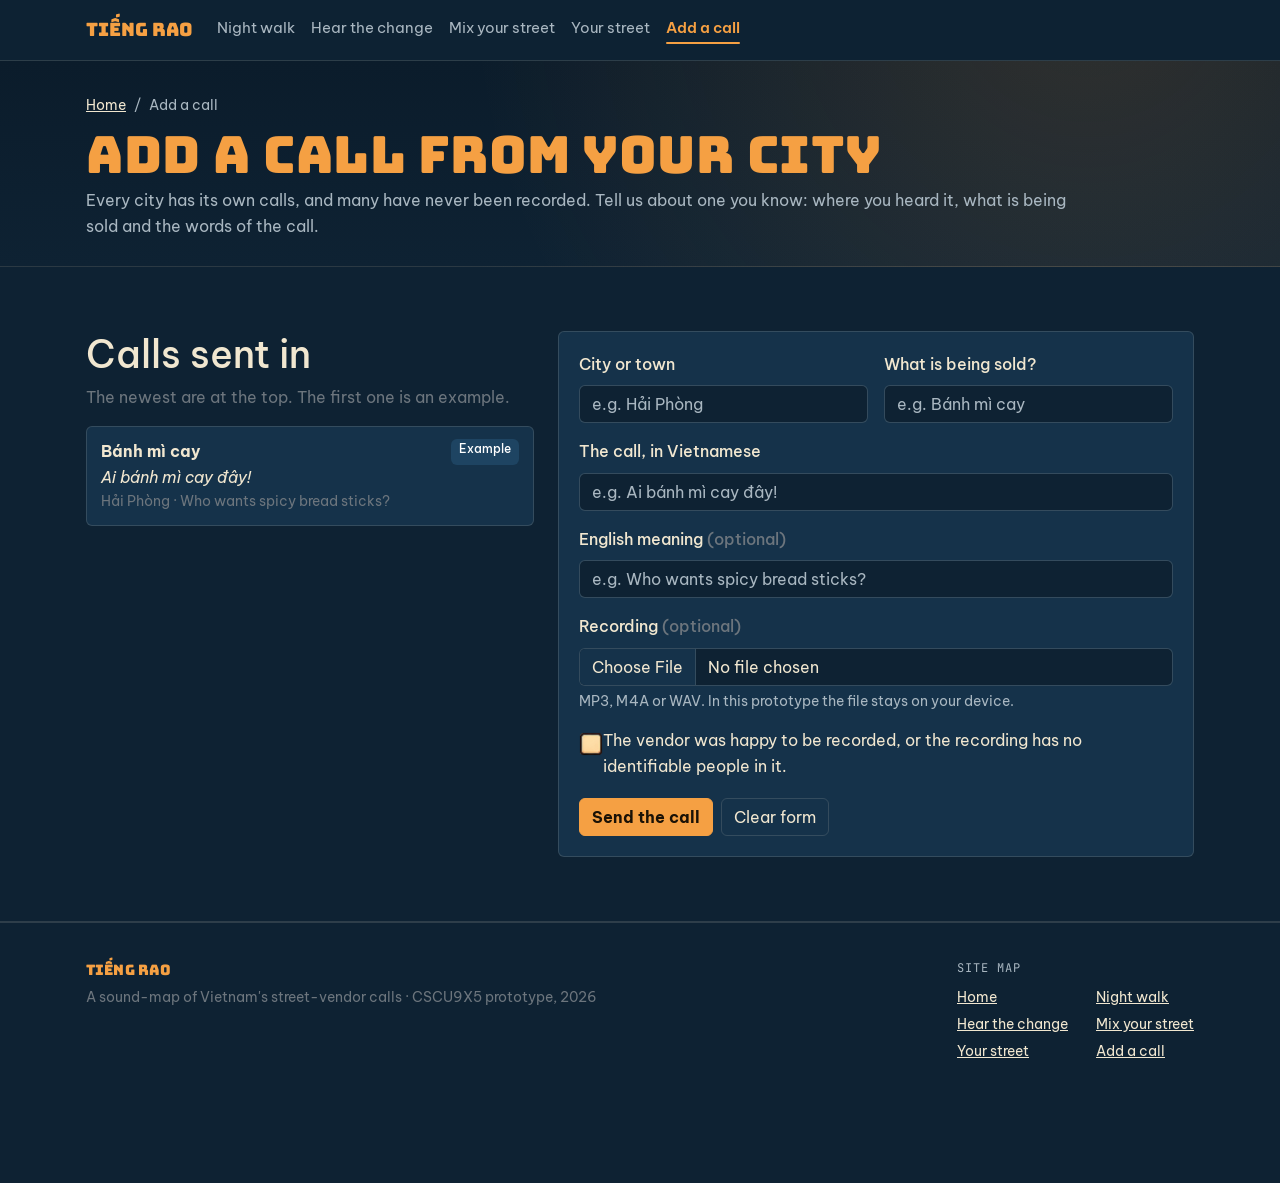
==== commit f7580b6e: "add sound" ====
--- a/AddACall.html
+++ b/AddACall.html
@@ -12,7 +12,7 @@
 <link rel="preconnect" href="https://fonts.gstatic.com" crossorigin>
 <link rel="stylesheet" href="https://fonts.googleapis.com/css2?family=Bungee&family=Be+Vietnam+Pro:ital,wght@0,400;0,500;0,700;1,400&family=JetBrains+Mono:wght@400;600&display=swap">
 <link rel="stylesheet" href="lib/bootstrap/bootstrap.min.css">
-<link rel="stylesheet" href="css/style.css?v=31">
+<link rel="stylesheet" href="css/style.css?v=35">
 </head>
 <body>
 <a class="skip-link" href="#content">Skip to the content</a>
@@ -105,7 +105,6 @@
         <ul class="sub-list mt-3" id="subList" aria-live="polite"></ul>
       </div>
     </div>
-    <aside class="proto-note" role="note"><span class="proto-tag">Prototype note</span><p class="mb-0">In this prototype, sent calls are saved only in this browser and any recording stays on your device. In the final site they would be uploaded, checked by a moderator, and then added to the night walk.</p></aside>
   </div>
 </section>
 </main>
@@ -141,8 +140,9 @@
 </div>
 
 <script src="lib/bootstrap/bootstrap.bundle.min.js"></script>
-<script src="js/core.js?v=31"></script>
-<script src="js/contribute.js?v=31"></script>
+<script src="js/sounds.js?v=35"></script>
+<script src="js/core.js?v=35"></script>
+<script src="js/contribute.js?v=35"></script>
 
 </body>
 </html>
--- a/css/style.css
+++ b/css/style.css
@@ -307,7 +307,7 @@
   background:radial-gradient(circle,color-mix(in srgb,var(--vc) 55%,#fff) 0 58%,color-mix(in srgb,var(--vc) 30%,#fff) 59%);box-shadow:0 0 0 6px rgba(27,18,6,.06)}
 .item-img.big{width:130px;height:130px}
 .item-img.big.missing .ph{color:#3a2313;border-color:rgba(58,35,19,.4)}
-.stock-pill{background:#1b1206;color:var(--paper);font-family:var(--f-mono);font-size:.78rem;border-radius:999px;padding:3px 12px}
+.stock-pill{background:#1b1206;color:#f1e7d0;font-family:var(--f-mono);font-size:.78rem;border-radius:999px;padding:3px 12px}
 .buy-top{display:flex;justify-content:space-between;align-items:baseline;gap:10px;border-bottom:1px solid rgba(27,18,6,.15);padding-bottom:8px;margin-bottom:10px}
 .restock{font-family:var(--f-mono);font-size:.75rem;color:#6b4a30;white-space:nowrap}
 .buy-desc{margin-bottom:6px;font-weight:500}
@@ -572,10 +572,6 @@
 .page-head .breadcrumb{--bs-breadcrumb-divider-color:var(--muted);--bs-breadcrumb-item-active-color:var(--muted);font-size:.85rem;margin-bottom:12px}
 .page-head .breadcrumb a{color:var(--paper)}
 
-/* a clearly marked note wherever the prototype differs from the final site */
-.proto-note{display:flex;gap:12px;align-items:flex-start;margin-top:22px;padding:12px 16px;border:1px dashed rgba(245,160,67,.6);border-radius:8px;background:rgba(245,160,67,.07);font-size:.9rem}
-.proto-tag{flex:none;font-family:var(--f-mono);font-size:.7rem;font-weight:600;letter-spacing:.06em;text-transform:uppercase;color:#1b1206;background:var(--sodium);border-radius:4px;padding:2px 8px;margin-top:2px}
-.skin-panel .proto-note{border-color:rgba(58,35,19,.45);background:rgba(58,35,19,.06)}
 
 /* home: meet-the-vendors carousel */
 .vendor-carousel{background:var(--night-2);border:1px solid var(--line);border-radius:10px;padding:24px 64px 44px}
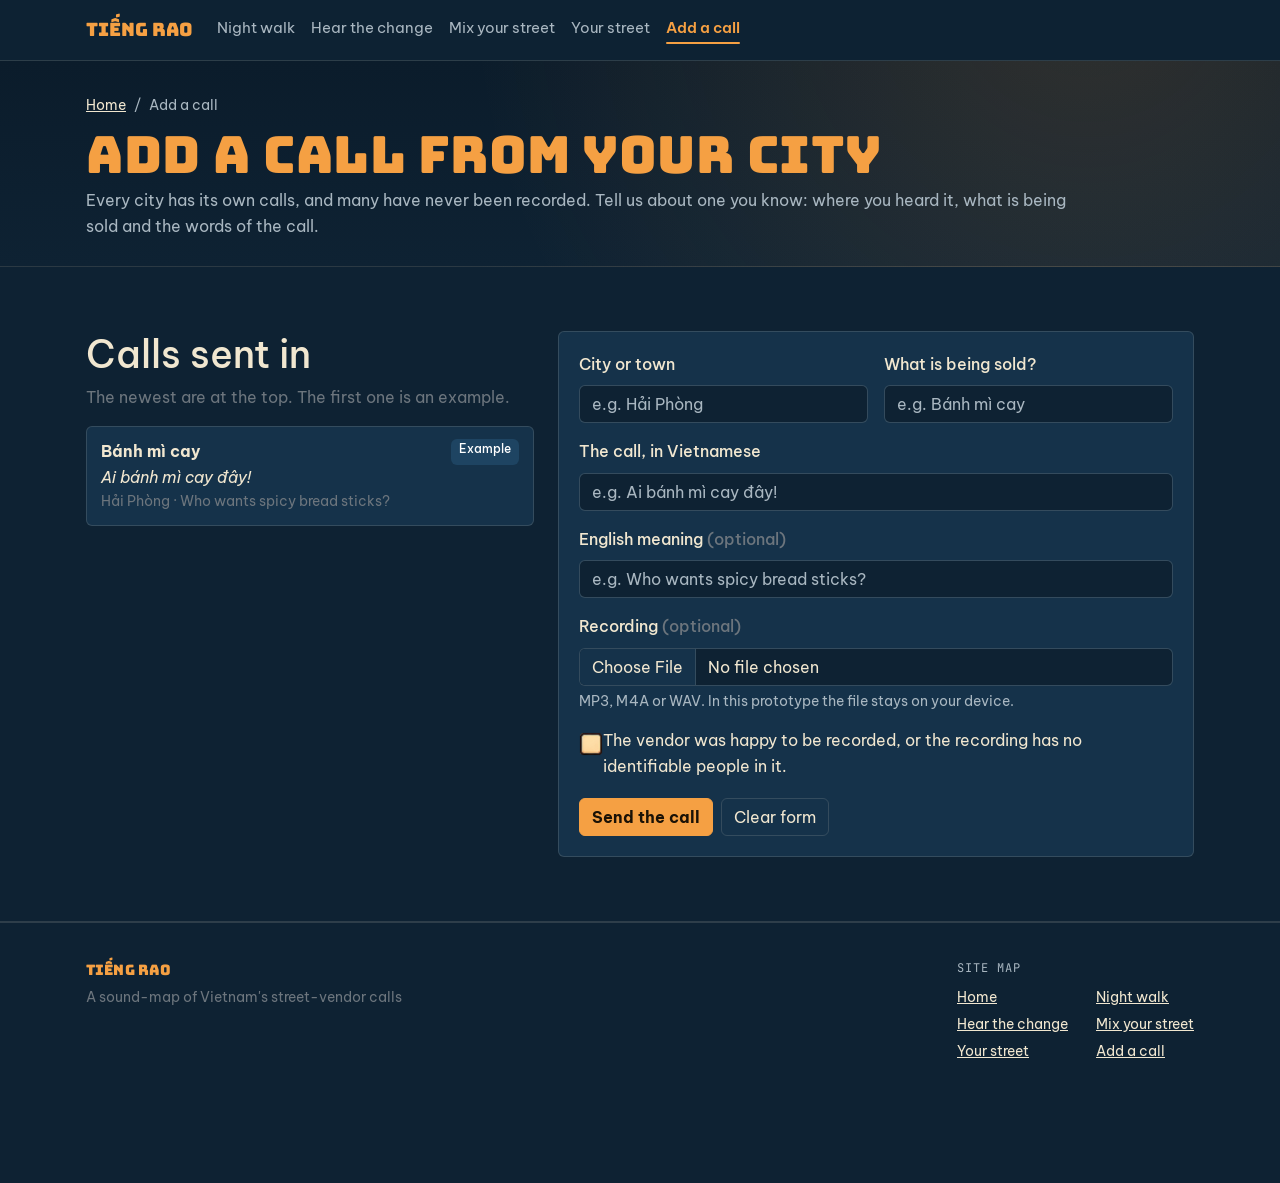
==== commit 5e528510: "add tutorial" ====
--- a/AddACall.html
+++ b/AddACall.html
@@ -12,7 +12,7 @@
 <link rel="preconnect" href="https://fonts.gstatic.com" crossorigin>
 <link rel="stylesheet" href="https://fonts.googleapis.com/css2?family=Bungee&family=Be+Vietnam+Pro:ital,wght@0,400;0,500;0,700;1,400&family=JetBrains+Mono:wght@400;600&display=swap">
 <link rel="stylesheet" href="lib/bootstrap/bootstrap.min.css">
-<link rel="stylesheet" href="css/style.css?v=35">
+<link rel="stylesheet" href="css/style.css?v=36">
 </head>
 <body>
 <a class="skip-link" href="#content">Skip to the content</a>
@@ -114,7 +114,7 @@
     <div class="footer-grid">
       <div>
         <p class="mb-1"><span class="display" style="color:var(--sodium)">Tiếng Rao</span></p>
-        <p class="mb-0 text-secondary">A sound-map of Vietnam's street-vendor calls · CSCU9X5 prototype, 2026</p>
+        <p class="mb-0 text-secondary">A sound-map of Vietnam's street-vendor calls</p>
       </div>
       <nav aria-label="Site map">
         <p class="label mb-2">Site map</p>
@@ -140,9 +140,9 @@
 </div>
 
 <script src="lib/bootstrap/bootstrap.bundle.min.js"></script>
-<script src="js/sounds.js?v=35"></script>
-<script src="js/core.js?v=35"></script>
-<script src="js/contribute.js?v=35"></script>
+<script src="js/sounds.js?v=36"></script>
+<script src="js/core.js?v=36"></script>
+<script src="js/contribute.js?v=36"></script>
 
 </body>
 </html>
--- a/css/style.css
+++ b/css/style.css
@@ -611,3 +611,110 @@
   .vendor-carousel .carousel-control-prev,.vendor-carousel .carousel-control-next{display:none}
   .footer-grid{grid-template-columns:1fr}
 }
+
+/* ---------------- Tutorials (tutorial.js) ---------------- */
+/* coach card: top centre over the street; moves to the bottom-left corner while a shop, bag or delivery panel is open */
+.tut-coach{position:absolute;left:50%;top:12px;transform:translateX(-50%);z-index:50;width:min(440px,calc(100% - 24px));
+  background:rgba(14,34,51,.96);border:2px solid var(--sodium);border-radius:10px;padding:10px 14px 12px;box-shadow:0 14px 36px rgba(0,0,0,.5)}
+.tut-coach[hidden]{display:none}
+/* while you talk, it moves to the top left so the reply list stays clear */
+.tut-coach.left{left:12px;transform:none;width:min(400px,calc(100% - 24px))}
+/* while a shop, your bag or delivery runs is open it becomes a slim strip, and the panel moves down to make room */
+.tut-coach.strip{top:8px;width:min(1100px,calc(100% - 24px));display:flex;align-items:center;gap:14px;padding:8px 10px 8px 14px}
+.tut-coach.strip .tut-top{flex:none;order:2}
+.tut-coach.strip .tut-body{flex:1;display:flex;align-items:center;gap:14px;min-width:0}
+.tut-coach.strip .tut-title,.tut-coach.strip .tut-dots,.tut-coach.strip .tut-bar{display:none}
+.tut-coach.strip .tut-text{flex:1;margin:0;font-size:.9rem}
+.tut-coach.strip .tut-actions{flex:none;flex-wrap:nowrap}
+.tut-coach.strip.min{width:auto}
+.tut-coach.strip .tut-top .label{display:none}
+body.tut-running .shop,body.tut-running .deliver{padding-top:96px}
+.tut-top{display:flex;align-items:center;gap:8px}
+.tut-top .label{color:var(--sodium)}
+.tut-min{margin-left:auto;width:28px;height:28px;border-radius:50%;border:1px solid var(--line);background:transparent;color:var(--paper);font-weight:700;line-height:1}
+.tut-min:hover{background:var(--night-3)}
+.tut-coach.min{width:auto;padding:6px 8px 6px 14px}
+.tut-coach.min .tut-body{display:none}
+.tut-title{font-size:1.1rem;font-weight:700;margin:4px 0 4px}
+.tut-text{font-size:.95rem;margin:0 0 8px}
+.tut-text kbd{font-size:.8rem}
+.tut-bar{height:6px;border-radius:3px;background:rgba(241,231,208,.14);overflow:hidden;margin-bottom:8px}
+.tut-bar i{display:block;height:100%;width:0;background:var(--sodium);transition:width .2s}
+.tut-actions{display:flex;align-items:center;gap:8px;flex-wrap:wrap}
+.tut-actions .btn-link{color:var(--muted);padding-left:4px;padding-right:4px}
+.tut-dots{display:flex;justify-content:center;gap:7px;list-style:none;margin:0 0 8px;padding:0}
+.tut-dots:empty{display:none}
+.tut-dots li{width:9px;height:9px;border-radius:50%;border:1.5px solid currentColor;opacity:.55}
+.tut-dots li.past{background:currentColor;opacity:.55}
+.tut-dots li.now{background:currentColor;opacity:1}
+.tut-coach .tut-dots{color:var(--sodium);justify-content:flex-start}
+
+/* the glow on whatever the tutorial wants you to press */
+.tut-glow{animation:tutGlow .9s ease-in-out infinite alternate}
+@keyframes tutGlow{from{box-shadow:0 0 0 2px #f5a043,0 0 8px 2px rgba(245,160,67,.45)}to{box-shadow:0 0 0 4px #f5a043,0 0 26px 8px rgba(245,160,67,.8)}}
+.sprite.tut-glow{animation:none}
+.sprite.tut-glow img{filter:drop-shadow(0 0 8px #f5a043) drop-shadow(0 0 20px rgba(245,160,67,.85))!important}
+.sprite.tut-glow::before{content:"";position:absolute;left:50%;bottom:calc(100% + 46px);margin-left:-16px;border:16px solid transparent;border-top:22px solid #f5a043;
+  filter:drop-shadow(0 3px 0 rgba(0,0,0,.4));animation:tutBob .6s ease-in-out infinite alternate;pointer-events:none}
+@keyframes tutBob{to{translate:0 10px}}
+@media (prefers-reduced-motion:reduce){.tut-glow,.sprite.tut-glow::before{animation:none}.tut-glow{box-shadow:0 0 0 4px #f5a043,0 0 20px 6px rgba(245,160,67,.7)}}
+
+/* welcome and "are you sure?" */
+.tut-modal{position:absolute;inset:0;z-index:60;display:grid;place-items:center;padding:16px;overflow:auto;background:rgba(6,16,26,.62);backdrop-filter:blur(4px)}
+.tut-modal[hidden]{display:none}
+.tut-card{width:min(460px,100%)}
+.tut-plan{columns:2;column-gap:24px;margin:0 0 18px;padding-left:1.3em}
+.tut-plan li{margin-bottom:2px}
+
+/* Tutorials library: topic tabs, a searchable list on the left, pages with pictures on the right */
+.tut-lib{position:fixed;inset:0;z-index:1050;display:grid;place-items:center;padding:16px;background:rgba(6,16,26,.72);backdrop-filter:blur(4px);overflow:auto}
+.tut-lib[hidden]{display:none}
+.tut-lib-panel{width:min(1120px,100%);max-height:100%;overflow:auto;background:radial-gradient(ellipse at 10% 0%,#1b3a55 0%,#0c1d2c 60%);
+  border:1px solid var(--line);border-radius:12px;padding:18px 22px 22px;box-shadow:0 24px 60px rgba(0,0,0,.6)}
+.tut-lib-head{display:flex;align-items:center;gap:14px;margin-bottom:12px}
+.tut-lib-head .label{color:var(--sodium)}
+.tut-lib-badge{flex:none;width:48px;height:48px;border-radius:50%;display:grid;place-items:center;background:var(--paper);box-shadow:0 0 0 4px rgba(241,231,208,.15)}
+.tut-lib-badge img{width:30px;height:30px}
+.tut-tabs{display:flex;gap:4px;overflow-x:auto;border-bottom:2px solid var(--line);margin-bottom:16px}
+.tut-tabs button{flex:none;background:none;border:0;color:var(--muted);font-weight:700;padding:8px 14px;border-bottom:3px solid transparent;margin-bottom:-2px}
+.tut-tabs button:hover{color:var(--paper)}
+.tut-tabs button[aria-selected=true]{color:var(--paper);border-bottom-color:var(--paper)}
+.tut-lib-body{display:grid;grid-template-columns:minmax(260px,340px) minmax(0,1fr);gap:22px;align-items:start}
+.tut-search{border-radius:999px;padding-left:16px;margin-bottom:12px}
+.tut-list{list-style:none;margin:0;padding:0;display:grid;gap:8px;max-height:420px;overflow:auto}
+.tut-item{display:flex;align-items:center;gap:10px;width:100%;text-align:left;background:rgba(241,231,208,.05);color:var(--paper);
+  border:0;border-left:5px solid rgba(241,231,208,.3);border-radius:2px;padding:14px 16px;font-size:1.02rem;font-weight:500}
+.tut-item:hover{background:rgba(241,231,208,.1)}
+.tut-item.active{background:#f1e7d0;color:#1b1206;border-left-color:var(--sodium);font-weight:700;box-shadow:0 0 0 2px rgba(241,231,208,.4)}
+.tut-item span{flex:1}
+.tut-done{width:20px;height:20px}
+.tut-none{color:var(--muted);padding:8px 2px}
+.tut-detail{background:#f1e7d0;color:#3a2313;border-radius:6px;padding:22px 26px 24px;text-align:center}
+.tut-detail.has-shot{background-image:linear-gradient(#1a2b3a 0 120px,transparent 120px)}
+.tut-detail[hidden]{display:none}
+.tut-shot{margin:0 auto 14px;max-width:560px;border:4px solid #e3d5b5;box-shadow:0 8px 22px rgba(0,0,0,.35);background:#0a1926}
+.tut-shot[hidden]{display:none}
+.tut-shot img{display:block;width:100%;aspect-ratio:16/9;object-fit:cover}
+.tut-d-title{font-family:var(--f-display);font-size:1.4rem;color:#3a2313;margin:0 0 8px}
+.tut-d-text{max-width:60ch;margin:0 auto 12px;font-size:1.02rem}
+.tut-d-text kbd{font-size:.82rem;box-shadow:0 2px 0 rgba(0,0,0,.25)}
+.tut-detail .tut-dots{color:#3a2313}
+.tut-pager{display:flex;justify-content:center;gap:14px;flex-wrap:wrap}
+.btn-pill{min-width:150px;border-radius:999px;border:1.5px solid rgba(58,35,19,.35);background:transparent;color:#3a2313;font-weight:700}
+.btn-pill:hover{background:rgba(58,35,19,.08);color:#3a2313}
+#tutNextPg{background:#fff;border-color:#fff;box-shadow:0 2px 8px rgba(58,35,19,.2)}
+.btn-pill:disabled{opacity:.4;border-color:rgba(58,35,19,.25)}
+.tut-try-note{font-size:.85rem;color:#7a5c40;margin-top:6px}
+#tutTry{max-width:420px;margin-left:auto;margin-right:auto;display:block}
+@media (max-width:760px){
+  .tut-lib{padding:8px}
+  .tut-lib-panel{padding:14px}
+  .tut-lib-body{grid-template-columns:1fr}
+  .tut-list{max-height:none;grid-template-columns:repeat(auto-fill,minmax(200px,1fr))}
+  .tut-detail{padding:16px}
+  .tut-detail.has-shot{background-image:linear-gradient(#1a2b3a 0 80px,transparent 80px)}
+  .tut-plan{columns:1}
+  .tut-coach.strip{flex-wrap:wrap}
+  .tut-coach.strip .tut-body{flex-wrap:wrap}
+  body.tut-running .shop,body.tut-running .deliver{padding-top:150px}
+}
